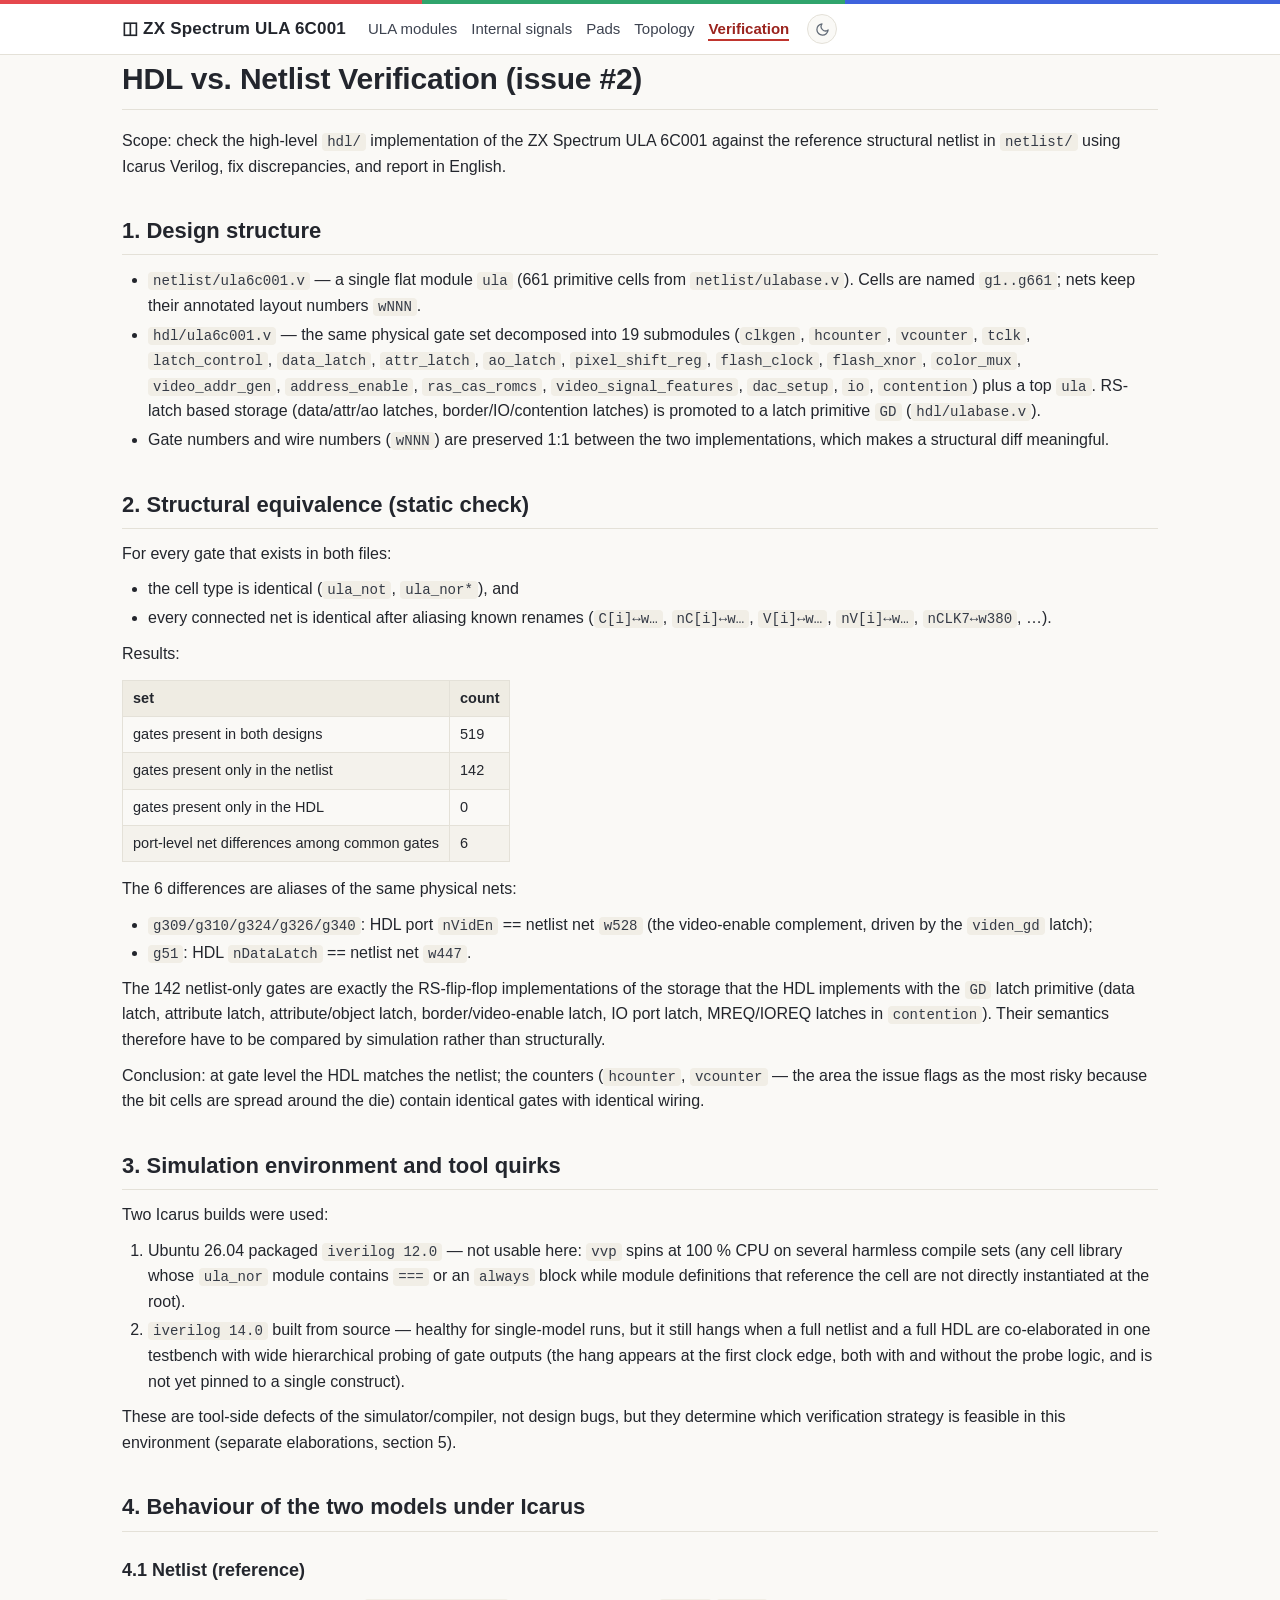
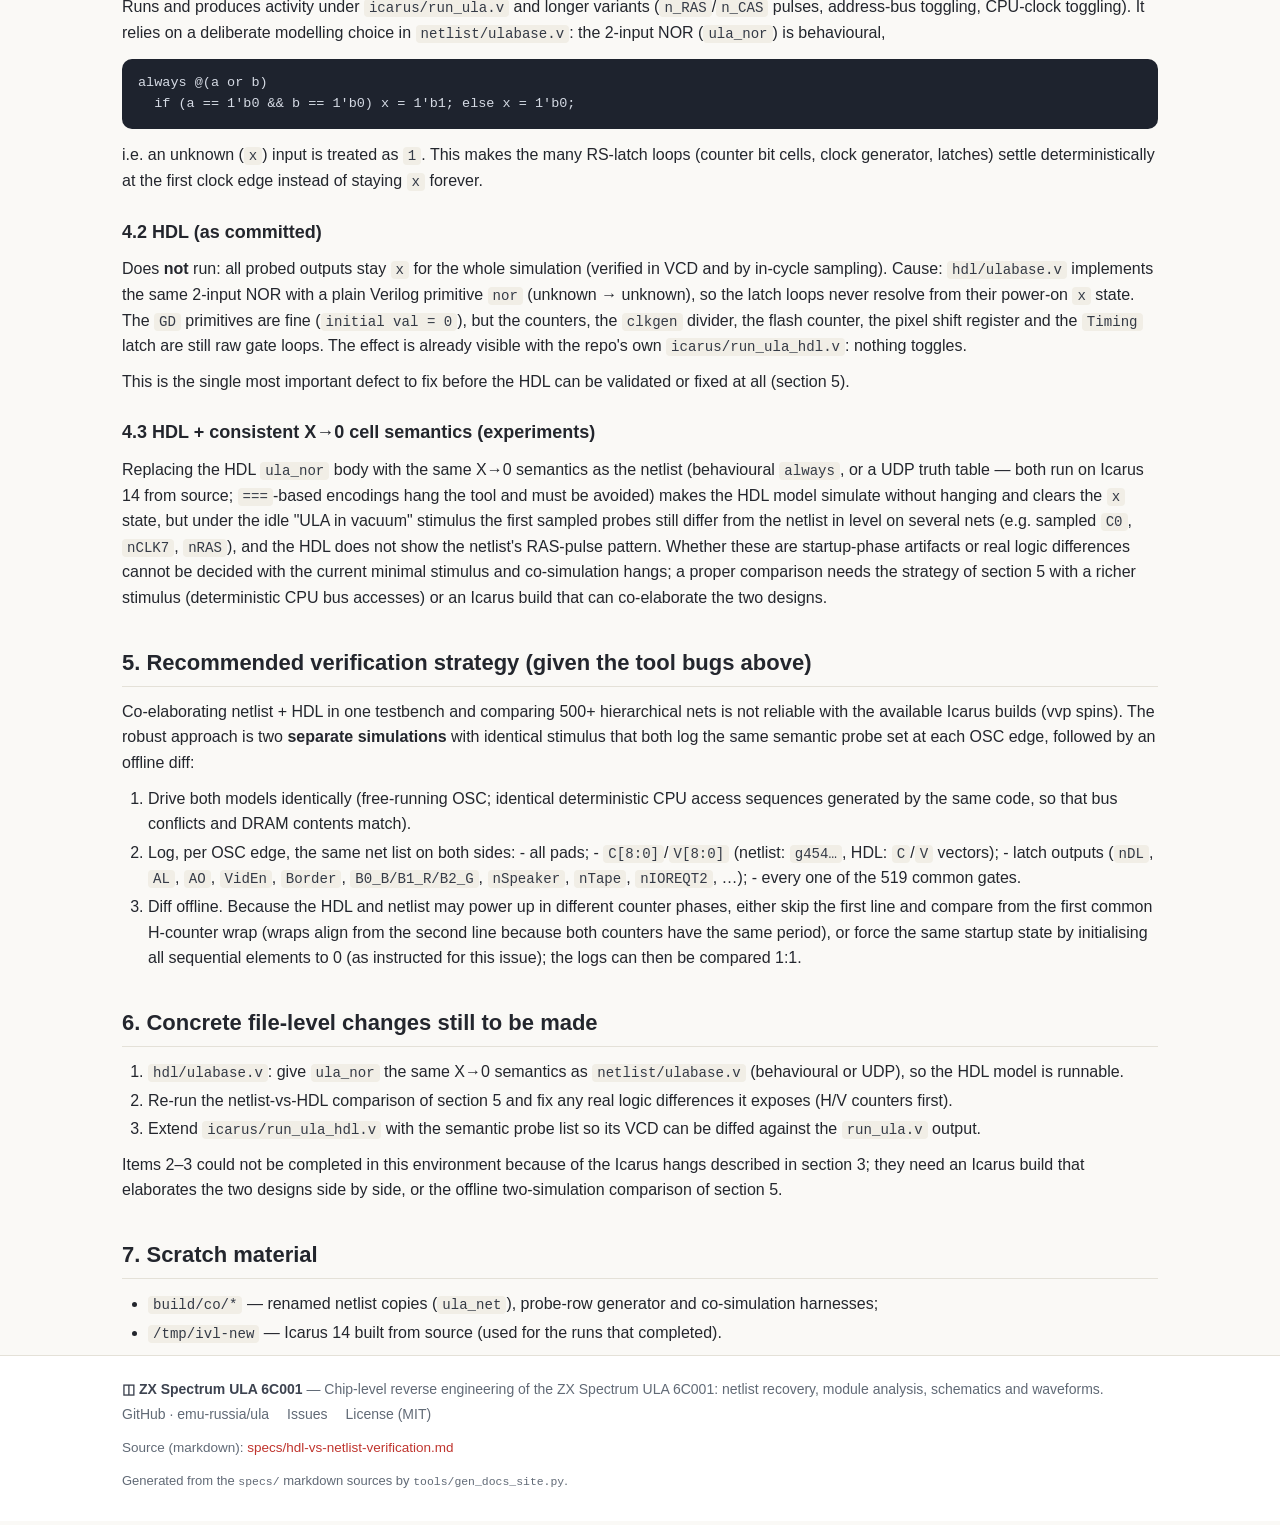
==== docs/hdl-vs-netlist-verification.html @ e71f9292 "docs: GitHub Pages site from specs markdown (issue #12) - docs/ is now the GitHub Pages source with " ====
<!DOCTYPE html>
<html lang="en">
<head>
<meta charset="utf-8">
<meta name="viewport" content="width=device-width, initial-scale=1">
<meta name="color-scheme" content="light dark">
<title>HDL vs. netlist verification · ZX Spectrum ULA 6C001</title>
<meta name="description" content="Report (issue #2): structural and behavioural comparison of the high-level HDL and the reference netlist of the ULA 6C001 with Icarus Verilog.">
<link rel="stylesheet" href="assets/style.css">
<script src="assets/theme.js"></script>
<link rel="icon" href="data:image/svg+xml,%3Csvg xmlns='http://www.w3.org/2000/svg' viewBox='0 0 16 16'%3E%3Crect width='16' height='16' rx='3' fill='%23111'/%3E%3Crect x='3' y='3' width='3' height='10' fill='%23e5484d'/%3E%3Crect x='7' y='3' width='3' height='10' fill='%2330a46c'/%3E%3Crect x='11' y='3' width='2' height='10' fill='%233e63dd'/%3E%3C/svg%3E">
</head>
<body>
<header class="site-header">
  <div class="wrap">
    <a class="brand" href="index.html">◫ ZX Spectrum ULA 6C001</a>
    <nav class="site-nav" aria-label="main">
      <a href="ula-modules.html">ULA modules</a><a href="ula-signals.html">Internal signals</a><a href="pads.html">Pads</a><a href="topo.html">Topology</a><a class="active" href="hdl-vs-netlist-verification.html">Verification</a>
      
      
      <button class="theme-toggle" type="button" aria-label="Toggle color theme" title="Toggle color theme">
        <svg class="icon icon-moon" viewBox="0 0 24 24" aria-hidden="true"><path d="M21 12.79A9 9 0 1 1 11.21 3 7 7 0 0 0 21 12.79z"></path></svg>
        <svg class="icon icon-sun" viewBox="0 0 24 24" aria-hidden="true"><circle cx="12" cy="12" r="5"></circle><line x1="12" y1="1" x2="12" y2="3"></line><line x1="12" y1="21" x2="12" y2="23"></line><line x1="4.22" y1="4.22" x2="5.64" y2="5.64"></line><line x1="18.36" y1="18.36" x2="19.78" y2="19.78"></line><line x1="1" y1="12" x2="3" y2="12"></line><line x1="21" y1="12" x2="23" y2="12"></line><line x1="4.22" y1="19.78" x2="5.64" y2="18.36"></line><line x1="18.36" y1="5.64" x2="19.78" y2="4.22"></line></svg>
      </button>
    </nav>
  </div>
</header>
<main class="wrap">
  <article class="doc">
<h1 id="hdl-vs-netlist-verification-issue-2">HDL vs. Netlist Verification (issue #2)</h1>
<p>Scope: check the high-level <code>hdl/</code> implementation of the ZX Spectrum ULA 6C001
against the reference structural netlist in <code>netlist/</code> using Icarus Verilog,
fix discrepancies, and report in English.</p>
<h2 id="1-design-structure">1. Design structure</h2>
<ul>
<li><code>netlist/ula6c001.v</code> — a single flat module <code>ula</code> (661 primitive cells from
  <code>netlist/ulabase.v</code>). Cells are named <code>g1..g661</code>; nets keep their annotated
  layout numbers <code>wNNN</code>.</li>
<li><code>hdl/ula6c001.v</code> — the same physical gate set decomposed into 19 submodules
  (<code>clkgen</code>, <code>hcounter</code>, <code>vcounter</code>, <code>tclk</code>, <code>latch_control</code>, <code>data_latch</code>,
  <code>attr_latch</code>, <code>ao_latch</code>, <code>pixel_shift_reg</code>, <code>flash_clock</code>, <code>flash_xnor</code>,
  <code>color_mux</code>, <code>video_addr_gen</code>, <code>address_enable</code>, <code>ras_cas_romcs</code>,
  <code>video_signal_features</code>, <code>dac_setup</code>, <code>io</code>, <code>contention</code>) plus a top <code>ula</code>.
  RS-latch based storage (data/attr/ao latches, border/IO/contention latches)
  is promoted to a latch primitive <code>GD</code> (<code>hdl/ulabase.v</code>).</li>
<li>Gate numbers and wire numbers (<code>wNNN</code>) are preserved 1:1 between the two
  implementations, which makes a structural diff meaningful.</li>
</ul>
<h2 id="2-structural-equivalence-static-check">2. Structural equivalence (static check)</h2>
<p>For every gate that exists in both files:</p>
<ul>
<li>the cell type is identical (<code>ula_not</code>, <code>ula_nor*</code>), and</li>
<li>every connected net is identical after aliasing known renames
  (<code>C[i]↔w…</code>, <code>nC[i]↔w…</code>, <code>V[i]↔w…</code>, <code>nV[i]↔w…</code>, <code>nCLK7↔w380</code>, …).</li>
</ul>
<p>Results:</p>
<table>
<thead>
<tr>
<th>set</th>
<th>count</th>
</tr>
</thead>
<tbody>
<tr>
<td>gates present in both designs</td>
<td>519</td>
</tr>
<tr>
<td>gates present only in the netlist</td>
<td>142</td>
</tr>
<tr>
<td>gates present only in the HDL</td>
<td>0</td>
</tr>
<tr>
<td>port-level net differences among common gates</td>
<td>6</td>
</tr>
</tbody>
</table>
<p>The 6 differences are aliases of the same physical nets:</p>
<ul>
<li><code>g309/g310/g324/g326/g340</code>: HDL port <code>nVidEn</code> == netlist net <code>w528</code>
  (the video-enable complement, driven by the <code>viden_gd</code> latch);</li>
<li><code>g51</code>: HDL <code>nDataLatch</code> == netlist net <code>w447</code>.</li>
</ul>
<p>The 142 netlist-only gates are exactly the RS-flip-flop implementations of
the storage that the HDL implements with the <code>GD</code> latch primitive
(data latch, attribute latch, attribute/object latch, border/video-enable
latch, IO port latch, MREQ/IOREQ latches in <code>contention</code>). Their semantics
therefore have to be compared by simulation rather than structurally.</p>
<p>Conclusion: at gate level the HDL matches the netlist; the counters
(<code>hcounter</code>, <code>vcounter</code> — the area the issue flags as the most risky because
the bit cells are spread around the die) contain identical gates with
identical wiring.</p>
<h2 id="3-simulation-environment-and-tool-quirks">3. Simulation environment and tool quirks</h2>
<p>Two Icarus builds were used:</p>
<ol>
<li>Ubuntu 26.04 packaged <code>iverilog 12.0</code> — not usable here: <code>vvp</code> spins at
   100 % CPU on several harmless compile sets (any cell library whose
   <code>ula_nor</code> module contains <code>===</code> or an <code>always</code> block while module
   definitions that reference the cell are not directly instantiated at the
   root).</li>
<li><code>iverilog 14.0</code> built from source — healthy for single-model runs, but it
   still hangs when a full netlist and a full HDL are co-elaborated in one
   testbench with wide hierarchical probing of gate outputs
   (the hang appears at the first clock edge, both with and without the
   probe logic, and is not yet pinned to a single construct).</li>
</ol>
<p>These are tool-side defects of the simulator/compiler, not design bugs, but
they determine which verification strategy is feasible in this environment
(separate elaborations, section 5).</p>
<h2 id="4-behaviour-of-the-two-models-under-icarus">4. Behaviour of the two models under Icarus</h2>
<h3 id="41-netlist-reference">4.1 Netlist (reference)</h3>
<p>Runs and produces activity under <code>icarus/run_ula.v</code> and longer variants
(<code>n_RAS</code>/<code>n_CAS</code> pulses, address-bus toggling, CPU-clock toggling). It relies
on a deliberate modelling choice in <code>netlist/ulabase.v</code>: the 2-input NOR
(<code>ula_nor</code>) is behavioural,</p>
<pre><code class="language-verilog">always @(a or b)
  if (a == 1'b0 &amp;&amp; b == 1'b0) x = 1'b1; else x = 1'b0;
</code></pre>
<p>i.e. an unknown (<code>x</code>) input is treated as <code>1</code>. This makes the many RS-latch
loops (counter bit cells, clock generator, latches) settle deterministically
at the first clock edge instead of staying <code>x</code> forever.</p>
<h3 id="42-hdl-as-committed">4.2 HDL (as committed)</h3>
<p>Does <strong>not</strong> run: all probed outputs stay <code>x</code> for the whole simulation
(verified in VCD and by in-cycle sampling). Cause: <code>hdl/ulabase.v</code>
implements the same 2-input NOR with a plain Verilog primitive <code>nor</code>
(unknown → unknown), so the latch loops never resolve from their power-on
<code>x</code> state. The <code>GD</code> primitives are fine (<code>initial val = 0</code>), but the
counters, the <code>clkgen</code> divider, the flash counter, the pixel shift register
and the <code>Timing</code> latch are still raw gate loops. The effect is already
visible with the repo's own <code>icarus/run_ula_hdl.v</code>: nothing toggles.</p>
<p>This is the single most important defect to fix before the HDL can be
validated or fixed at all (section 5).</p>
<h3 id="43-hdl-consistent-x0-cell-semantics-experiments">4.3 HDL + consistent X→0 cell semantics (experiments)</h3>
<p>Replacing the HDL <code>ula_nor</code> body with the same X→0 semantics as the netlist
(behavioural <code>always</code>, or a UDP truth table — both run on Icarus 14 from
source; <code>===</code>-based encodings hang the tool and must be avoided) makes the
HDL model simulate without hanging and clears the <code>x</code> state, but under the
idle "ULA in vacuum" stimulus the first sampled probes still differ from the
netlist in level on several nets (e.g. sampled <code>C0</code>, <code>nCLK7</code>, <code>nRAS</code>), and
the HDL does not show the netlist's RAS-pulse pattern. Whether these are
startup-phase artifacts or real logic differences cannot be decided with the
current minimal stimulus and co-simulation hangs; a proper comparison needs
the strategy of section 5 with a richer stimulus (deterministic CPU bus
accesses) or an Icarus build that can co-elaborate the two designs.</p>
<h2 id="5-recommended-verification-strategy-given-the-tool-bugs-above">5. Recommended verification strategy (given the tool bugs above)</h2>
<p>Co-elaborating netlist + HDL in one testbench and comparing 500+ hierarchical
nets is not reliable with the available Icarus builds (vvp spins). The robust
approach is two <strong>separate simulations</strong> with identical stimulus that both
log the same semantic probe set at each OSC edge, followed by an offline
diff:</p>
<ol>
<li>Drive both models identically (free-running OSC; identical deterministic
   CPU access sequences generated by the same code, so that bus conflicts and
   DRAM contents match).</li>
<li>Log, per OSC edge, the same net list on both sides:
   - all pads;
   - <code>C[8:0]</code>/<code>V[8:0]</code> (netlist: <code>g454…</code>, HDL: <code>C</code>/<code>V</code> vectors);
   - latch outputs (<code>nDL</code>, <code>AL</code>, <code>AO</code>, <code>VidEn</code>, <code>Border</code>, <code>B0_B/B1_R/B2_G</code>,
     <code>nSpeaker</code>, <code>nTape</code>, <code>nIOREQT2</code>, …);
   - every one of the 519 common gates.</li>
<li>Diff offline. Because the HDL and netlist may power up in different
   counter phases, either skip the first line and compare from the first
   common H-counter wrap (wraps align from the second line because both
   counters have the same period), or force the same startup state by
   initialising all sequential elements to 0 (as instructed for this issue);
   the logs can then be compared 1:1.</li>
</ol>
<h2 id="6-concrete-file-level-changes-still-to-be-made">6. Concrete file-level changes still to be made</h2>
<ol>
<li><code>hdl/ulabase.v</code>: give <code>ula_nor</code> the same X→0 semantics as
   <code>netlist/ulabase.v</code> (behavioural or UDP), so the HDL model is runnable.</li>
<li>Re-run the netlist-vs-HDL comparison of section 5 and fix any real logic
   differences it exposes (H/V counters first).</li>
<li>Extend <code>icarus/run_ula_hdl.v</code> with the semantic probe list so its VCD can
   be diffed against the <code>run_ula.v</code> output.</li>
</ol>
<p>Items 2–3 could not be completed in this environment because of the Icarus
hangs described in section 3; they need an Icarus build that elaborates the
two designs side by side, or the offline two-simulation comparison of
section 5.</p>
<h2 id="7-scratch-material">7. Scratch material</h2>
<ul>
<li><code>build/co/*</code> — renamed netlist copies (<code>ula_net</code>), probe-row generator and
  co-simulation harnesses;</li>
<li><code>/tmp/ivl-new</code> — Icarus 14 built from source (used for the runs that
  completed).</li>
</ul>
  </article>
</main>
<footer class="site-footer">
  <div class="wrap">
    <div>
      <p class="f-title">◫ ZX Spectrum ULA 6C001 <span class="f-sub">— Chip-level reverse engineering of the ZX Spectrum ULA 6C001: netlist recovery, module analysis, schematics and waveforms.</span></p>
      <p class="f-links">
        <a href="https://github.com/emu-russia/ula">GitHub · emu-russia/ula</a>
        <a href="https://github.com/emu-russia/ula/issues">Issues</a>
        <a href="https://github.com/emu-russia/ula/blob/main/LICENSE">License (MIT)</a>
      </p>
    </div>
    <p class="srcnote">Source (markdown): <a href="https://github.com/emu-russia/ula/blob/main/hdl-vs-netlist-verification.md">specs/hdl-vs-netlist-verification.md</a></p>
    <p class="f-gen">Generated from the <code>specs/</code> markdown sources by <code>tools/gen_docs_site.py</code>.</p>
  </div>
</footer>
</body>
</html>
---- docs/assets/style.css ----
:root{
  --bg:#faf9f6; --panel:#ffffff; --ink:#23262d; --muted:#616a76;
  --line:#e4e1d8; --accent:#c0352e; --accent-ink:#9a231d; --nav-ink:#3d4350;
  --code-bg:#f1eee6; --code-ink:#343a46;
  --pre-bg:#1e232e; --pre-ink:#d5dae4;
  --thead-bg:#efece3; --zebra-bg:#f4f2ec;
  --quote-border:#cfc9bb; --quote-bg:#f3f1ea;
  --warn-bg:#fdf1ef; --warn-border:#f2c5c0; --warn-strong:#a32217;
  --dot:rgba(0,0,0,.05); --shadow:0 3px 12px rgba(0,0,0,.09);
  --stripe:linear-gradient(90deg,#e5484d 0 33%,#30a46c 33% 66%,#3e63dd 66% 100%);
  color-scheme:light;
}
[data-theme="dark"]{
  --bg:#101216; --panel:#1a1d24; --ink:#e7eaf0; --muted:#9aa2b1;
  --line:#313845; --accent:#f28f85; --accent-ink:#ffb7ae; --nav-ink:#c5cbd6;
  --code-bg:#262c37; --code-ink:#e2e6ee;
  --pre-bg:#0b0d12; --pre-ink:#d7dce6;
  --thead-bg:#262c37; --zebra-bg:#1f232c;
  --quote-border:#474f5e; --quote-bg:#20242d;
  --warn-bg:#2c1c1b; --warn-border:#82423b; --warn-strong:#ffb7ae;
  --dot:rgba(255,255,255,.045); --shadow:0 4px 14px rgba(0,0,0,.5);
  color-scheme:dark;
}
*{box-sizing:border-box}
html{scroll-behavior:smooth}
body{
  margin:0;background:var(--bg);color:var(--ink);
  font:16px/1.6 -apple-system,BlinkMacSystemFont,"Segoe UI",Roboto,"Helvetica Neue",Arial,"Noto Sans",sans-serif;
  -webkit-text-size-adjust:100%;
  transition:background-color .2s ease,color .2s ease;
}
.wrap{max-width:1080px;margin:0 auto;padding:0 22px}
a{color:var(--accent);text-decoration:none}
a:hover{text-decoration:underline}
/* spectrum stripe */
body::before{
  content:"";display:block;height:4px;background:var(--stripe);
}

/* ---------- header ---------- */
.site-header{background:var(--panel);border-bottom:1px solid var(--line);
  transition:background-color .2s ease,border-color .2s ease}
.site-header .wrap{display:flex;flex-wrap:wrap;align-items:center;gap:10px 22px;
  padding-top:10px;padding-bottom:10px}
.brand{font-weight:700;font-size:17px;letter-spacing:.2px;color:var(--ink);
  white-space:nowrap;display:inline-flex;align-items:center;gap:8px}
.brand:hover{text-decoration:none;color:var(--accent)}
.site-nav{display:flex;flex-wrap:wrap;align-items:center;gap:4px 14px;font-size:15px}
.site-nav a{color:var(--nav-ink)}
.site-nav a:hover{color:var(--accent);text-decoration:none}
.site-nav a.active{color:var(--accent-ink);font-weight:600;
  box-shadow:inset 0 -2px 0 var(--accent)}
.site-nav .lang-switch{margin-left:6px;padding:2px 10px;border:1px solid var(--line);
  border-radius:999px;font-size:13.5px;color:var(--muted)}
.site-nav .lang-switch:hover{color:var(--accent);border-color:var(--accent);
  text-decoration:none}

/* ---------- theme toggle ---------- */
.theme-toggle{
  display:inline-flex;align-items:center;justify-content:center;
  width:30px;height:30px;padding:0;margin-left:4px;
  border:1px solid var(--line);border-radius:999px;
  background:var(--bg);color:var(--muted);cursor:pointer;
  transition:color .15s,border-color .15s,background-color .2s;
}
.theme-toggle:hover{color:var(--accent);border-color:var(--accent)}
.theme-toggle svg{
  width:15px;height:15px;stroke:currentColor;fill:none;
  stroke-width:2;stroke-linecap:round;stroke-linejoin:round;
}
.theme-toggle .icon-sun{display:none}
[data-theme="dark"] .theme-toggle .icon-sun{display:block}
[data-theme="dark"] .theme-toggle .icon-moon{display:none}

/* ---------- article ---------- */
main{padding:26px 0 40px}
.doc h1{
  font-size:30px;line-height:1.2;margin:6px 0 18px;letter-spacing:-.2px;
  padding-bottom:12px;border-bottom:1px solid var(--line);
}
.doc h2{font-size:22px;margin:34px 0 12px;padding-bottom:6px;
  border-bottom:1px solid var(--line);scroll-margin-top:14px}
.doc h3{font-size:18px;margin:24px 0 8px;scroll-margin-top:14px}
.doc h4{font-size:16px;margin:18px 0 6px}
.doc p{margin:10px 0}
.doc ul,.doc ol{margin:10px 0;padding-left:26px}
.doc li{margin:3px 0}
.doc img{max-width:100%;height:auto;border-radius:6px}
.doc p:has(> img:only-child){text-align:center}
.doc hr{border:0;border-top:2px solid var(--line);margin:30px 0}
code{
  font-family:ui-monospace,SFMono-Regular,Menlo,Consolas,"Liberation Mono",monospace;
  font-size:.88em;background:var(--code-bg);color:var(--code-ink);
  padding:1px 5px;border-radius:4px;
}
pre{
  background:var(--pre-bg);color:var(--pre-ink);border-radius:10px;
  padding:14px 16px;overflow:auto;font-size:13.5px;line-height:1.55;
}
pre code{background:none;color:inherit;padding:0;font-size:inherit}
table{border-collapse:collapse;width:100%;margin:14px 0;font-size:14.5px;
  display:block;overflow-x:auto}
thead th{background:var(--thead-bg);text-align:left}
th,td{border:1px solid var(--line);padding:6px 10px;vertical-align:top}
tbody tr:nth-child(even){background:var(--zebra-bg)}
blockquote{margin:16px 0;padding:2px 16px;border-left:4px solid var(--quote-border);
  background:var(--quote-bg);border-radius:0 8px 8px 0}
blockquote p{margin:8px 0}
.callout{border-radius:10px;padding:12px 16px;margin:16px 0}
.callout p{margin:0 0 6px}
.callout p:last-child{margin-bottom:0}
.callout.warning{background:var(--warn-bg);border:1px solid var(--warn-border);
  border-left:5px solid #e5484d}
.callout.warning strong:first-child{color:var(--warn-strong)}
/* per-page contents */
.page-toc{margin:14px 0 6px;background:var(--panel);border:1px solid var(--line);
  border-radius:10px;padding:10px 16px}
.page-toc summary{cursor:pointer;font-weight:600;user-select:none}
.page-toc ul{margin:8px 0 4px;padding-left:22px}
.page-toc ul ul{margin:2px 0}
.page-toc a{color:var(--nav-ink)}
.page-toc a:hover{color:var(--accent);text-decoration:none}
.doc .srcnote{color:var(--muted);font-size:14px;margin:2px 0 18px}

/* ---------- landing ---------- */
.hero-band{background:var(--panel);border:1px solid var(--line);border-radius:14px;
  padding:34px 30px 26px;margin:26px 0 6px;
  background-image:radial-gradient(circle at 1px 1px,var(--dot) 1px,transparent 0);
  background-size:18px 18px}
.hero-band h1{font-size:36px;line-height:1.15;margin:0 0 8px;letter-spacing:-.4px}
.hero-band .lead{font-size:18px;color:var(--muted);margin:0 0 8px}
.doc .hero{display:block;margin:18px auto 6px;border:1px solid var(--line);width:100%}
.cards{display:grid;grid-template-columns:repeat(auto-fill,minmax(300px,1fr));
  gap:14px;margin:16px 0}
.card{display:flex;flex-direction:column;gap:6px;background:var(--panel);
  border:1px solid var(--line);border-radius:12px;padding:14px 16px;
  transition:border-color .15s, box-shadow .15s, background-color .2s;color:inherit}
.card:hover{text-decoration:none;border-color:var(--accent);box-shadow:var(--shadow)}
.card-t{font-weight:700;font-size:16px;color:var(--ink)}
.card-d{font-size:14px;color:var(--muted);flex:1}
.card-b{font-size:12px;color:var(--accent-ink);text-transform:uppercase;
  letter-spacing:.6px;font-weight:600}
ul.facts{list-style:none;padding-left:0;display:grid;
  grid-template-columns:repeat(auto-fill,minmax(320px,1fr));gap:6px 20px}
ul.facts li{padding:8px 12px;background:var(--panel);border:1px solid var(--line);
  border-radius:10px;font-size:14.5px;margin:0}

/* ---------- footer ---------- */
.site-footer{border-top:1px solid var(--line);background:var(--panel);
  padding:22px 0 30px;color:var(--muted);font-size:14px;
  transition:background-color .2s ease}
.site-footer .wrap{display:flex;flex-direction:column;gap:10px}
.f-title{font-weight:600;color:var(--nav-ink);margin:0 0 2px}
.f-title .f-sub{font-weight:400;color:var(--muted)}
.f-links{display:flex;flex-wrap:wrap;gap:6px 18px;margin:0}
.f-links a{color:var(--muted)}
.f-links a:hover{color:var(--accent)}
.f-gen{color:var(--muted);margin:0;font-size:13px}
.f-gen code{background:none;color:inherit;padding:0}
p.srcnote{color:var(--muted);font-size:13.5px;margin:2px 0}

@media (max-width:640px){
  .hero-band h1{font-size:27px}
  body{font-size:15px}
}
@media print{
  .site-header,.site-footer,.page-toc,.theme-toggle{display:none}
  body{background:#fff;color:#000}
}
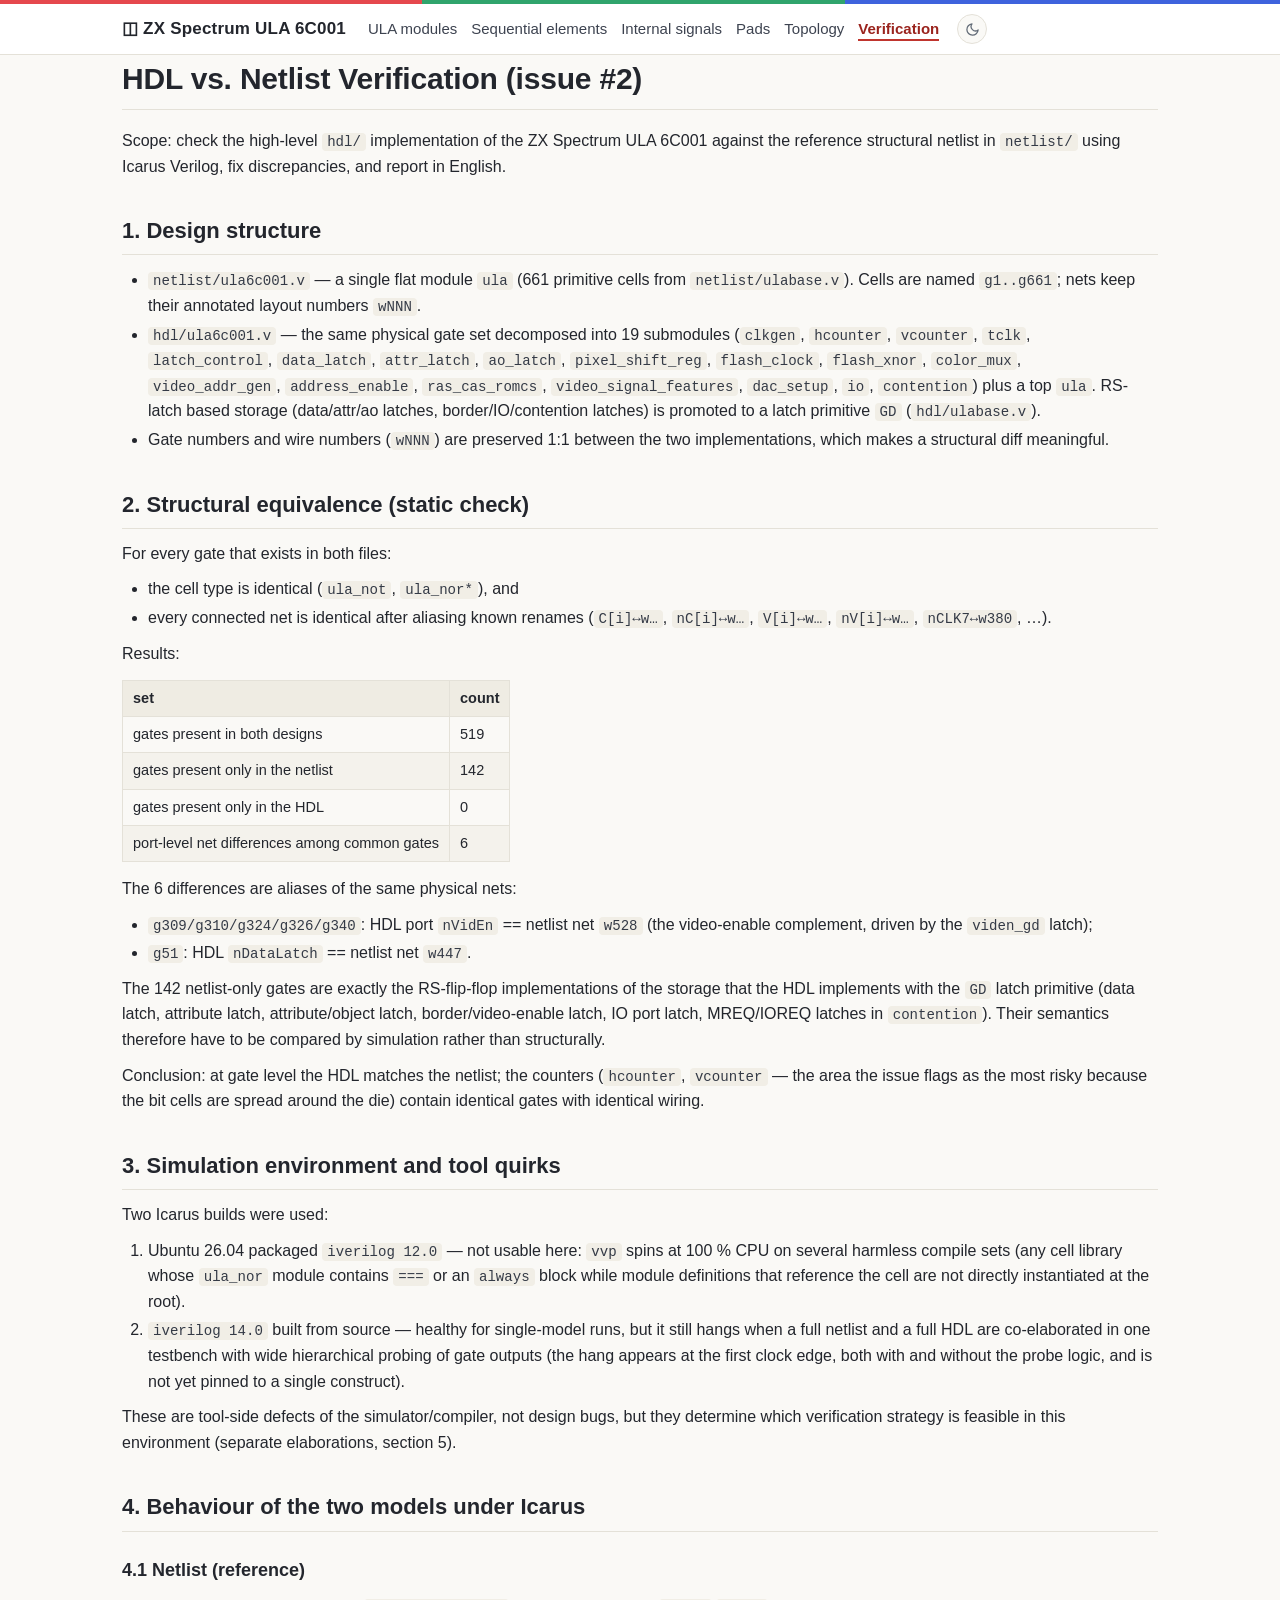
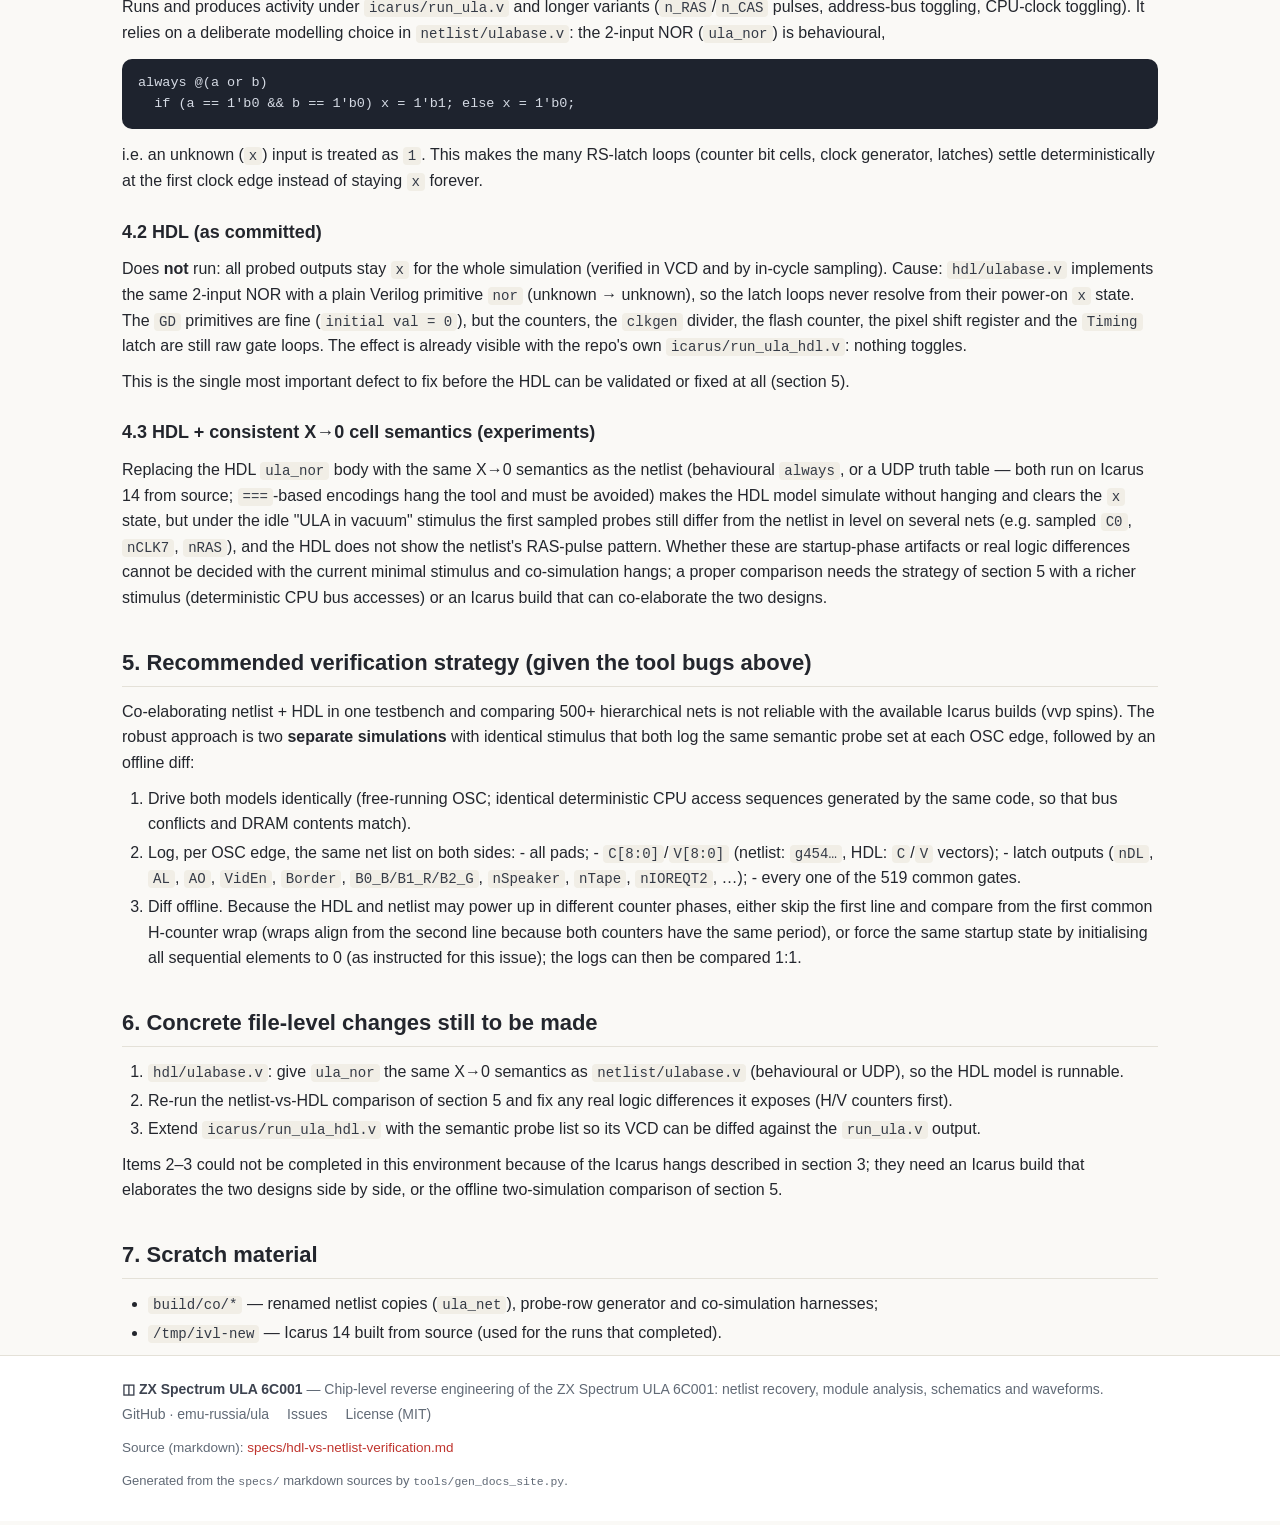
==== commit 10409322: "seq" ====
--- a/docs/hdl-vs-netlist-verification.html
+++ b/docs/hdl-vs-netlist-verification.html
@@ -15,7 +15,7 @@
   <div class="wrap">
     <a class="brand" href="index.html">◫ ZX Spectrum ULA 6C001</a>
     <nav class="site-nav" aria-label="main">
-      <a href="ula-modules.html">ULA modules</a><a href="ula-signals.html">Internal signals</a><a href="pads.html">Pads</a><a href="topo.html">Topology</a><a class="active" href="hdl-vs-netlist-verification.html">Verification</a>
+      <a href="ula-modules.html">ULA modules</a><a href="seq.html">Sequential elements</a><a href="ula-signals.html">Internal signals</a><a href="pads.html">Pads</a><a href="topo.html">Topology</a><a class="active" href="hdl-vs-netlist-verification.html">Verification</a>
       
       
       <button class="theme-toggle" type="button" aria-label="Toggle color theme" title="Toggle color theme">
